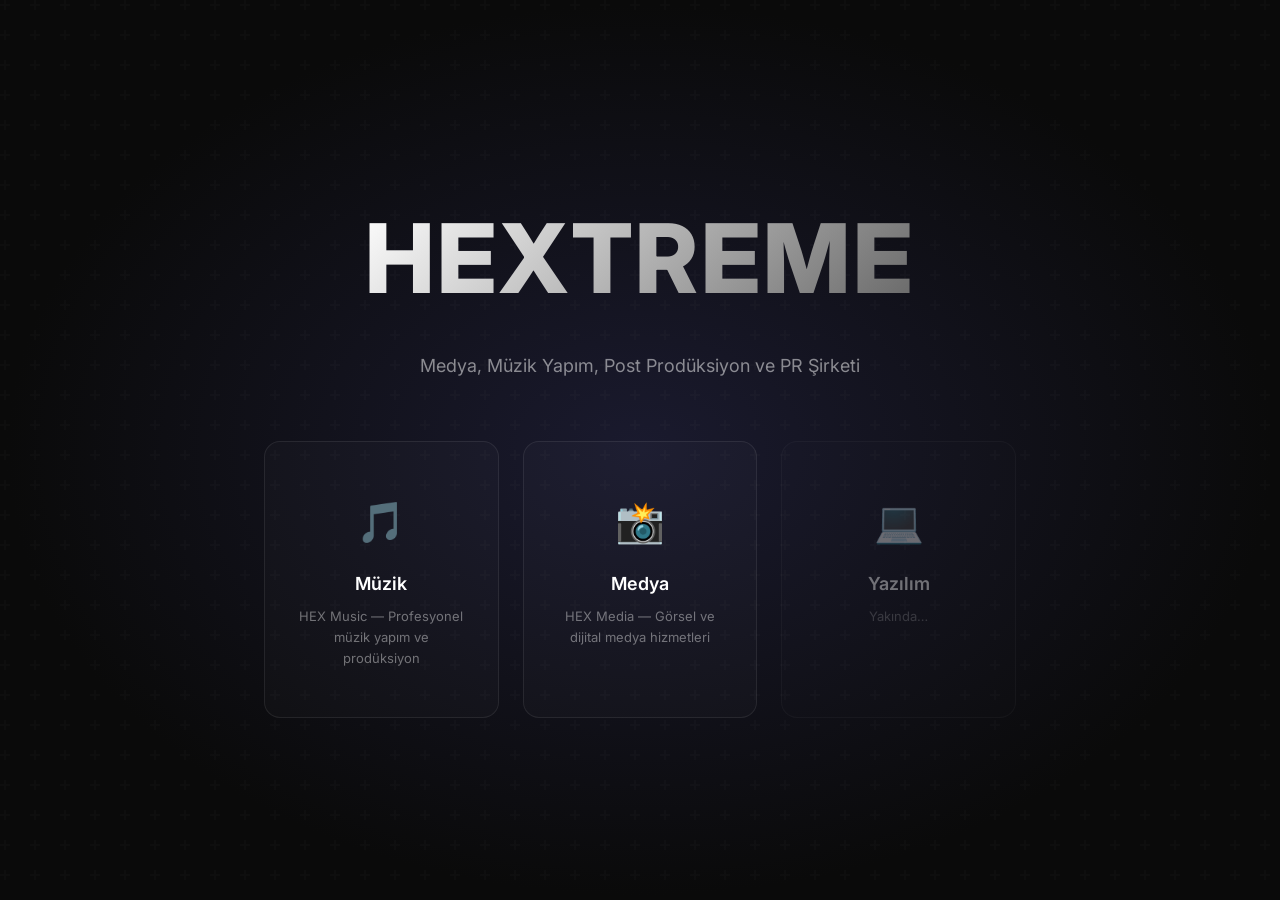
==== index.html @ cc7ff697 "Initial commit - HEX site" ====
<!DOCTYPE html>
<html lang="tr">
  <head>
    <meta charset="UTF-8" />
    <meta name="viewport" content="width=device-width, initial-scale=1.0" />
    <title>HEXTREME</title>
    <link rel="preconnect" href="https://fonts.googleapis.com" />
    <link rel="preconnect" href="https://fonts.gstatic.com" crossorigin />
    <link
      href="https://fonts.googleapis.com/css2?family=Inter:wght@400;500;600;700;800&display=swap"
      rel="stylesheet"
    />
    <link rel="stylesheet" href="styles.css" />
  </head>
  <body>
    <div class="landing">
      <div class="landing-bg"></div>

      <div class="landing-content">
        <h1><span>HEXTREME</span></h1>
        <p>Medya, Müzik Yapım, Post Prodüksiyon ve PR Şirketi</p>

        <div class="landing-options">
          <a href="music.html" class="landing-option">
            <span class="icon">🎵</span>
            <h3>Müzik</h3>
            <p>HEX Music &mdash; Profesyonel müzik yapım ve prodüksiyon</p>
          </a>

          <a href="media.html" class="landing-option">
            <span class="icon">📸</span>
            <h3>Medya</h3>
            <p>HEX Media &mdash; Görsel ve dijital medya hizmetleri</p>
          </a>

          <div class="landing-option" style="opacity: 0.4; cursor: default;">
            <span class="icon">💻</span>
            <h3>Yazılım</h3>
            <p>Yakında&hellip;</p>
          </div>
        </div>
      </div>
    </div>
  </body>
</html>
---- styles.css ----
/* ===== RESET & BASE ===== */
*,
*::before,
*::after {
  margin: 0;
  padding: 0;
  box-sizing: border-box;
}

html {
  scroll-behavior: smooth;
}

body {
  font-family: "Inter", -apple-system, BlinkMacSystemFont, "Segoe UI", Roboto,
    Arial, sans-serif;
  background-color: #0a0a0a;
  color: #ffffff;
  line-height: 1.6;
  -webkit-font-smoothing: antialiased;
}

a {
  text-decoration: none;
  color: inherit;
}

ul {
  list-style: none;
}

img {
  max-width: 100%;
  height: auto;
  display: block;
}

.container {
  max-width: 1200px;
  margin: 0 auto;
  padding: 0 24px;
}

/* ===== NAVBAR ===== */
.navbar {
  position: fixed;
  top: 0;
  left: 0;
  width: 100%;
  z-index: 1000;
  background: rgba(10, 10, 10, 0.95);
  backdrop-filter: blur(12px);
  border-bottom: 1px solid rgba(255, 255, 255, 0.06);
}

.navbar .container {
  display: flex;
  align-items: center;
  justify-content: space-between;
  height: 72px;
}

.navbar .logo {
  font-size: 1.5rem;
  font-weight: 700;
  letter-spacing: 0.05em;
  color: #ffffff;
}

.navbar .logo span {
  color: #888;
}

.nav-links {
  display: flex;
  align-items: center;
  gap: 32px;
}

.nav-links a {
  font-size: 0.875rem;
  font-weight: 500;
  text-transform: uppercase;
  letter-spacing: 0.08em;
  color: rgba(255, 255, 255, 0.6);
  transition: color 0.2s;
}

.nav-links a:hover,
.nav-links a.active {
  color: #ffffff;
}

.nav-toggle {
  display: none;
  background: none;
  border: none;
  cursor: pointer;
  padding: 8px;
}

.nav-toggle span {
  display: block;
  width: 24px;
  height: 2px;
  background: #ffffff;
  margin: 5px 0;
  transition: 0.3s;
}

/* ===== HERO ===== */
.hero {
  min-height: 100vh;
  display: flex;
  align-items: center;
  justify-content: center;
  text-align: center;
  position: relative;
  overflow: hidden;
  padding-top: 72px;
}

.hero-bg {
  position: absolute;
  inset: 0;
  background: radial-gradient(ellipse at center, #1a1a2e 0%, #0a0a0a 70%);
  z-index: -1;
}

.hero-bg::after {
  content: "";
  position: absolute;
  inset: 0;
  background: url("data:image/svg+xml,%3Csvg width='60' height='60' viewBox='0 0 60 60' xmlns='http://www.w3.org/2000/svg'%3E%3Cg fill='none' fill-rule='evenodd'%3E%3Cg fill='%23ffffff' fill-opacity='0.03'%3E%3Cpath d='M36 34v-4h-2v4h-4v2h4v4h2v-4h4v-2h-4zm0-30V0h-2v4h-4v2h4v4h2V6h4V4h-4zM6 34v-4H4v4H0v2h4v4h2v-4h4v-2H6zM6 4V0H4v4H0v2h4v4h2V6h4V4H6z'/%3E%3C/g%3E%3C/g%3E%3C/svg%3E");
  opacity: 0.5;
}

.hero-content h1 {
  font-size: clamp(2.5rem, 6vw, 5rem);
  font-weight: 800;
  letter-spacing: 0.02em;
  line-height: 1.1;
  margin-bottom: 24px;
}

.hero-content h1 span {
  background: linear-gradient(135deg, #ffffff, #888);
  -webkit-background-clip: text;
  -webkit-text-fill-color: transparent;
  background-clip: text;
}

.hero-content p {
  font-size: 1.125rem;
  color: rgba(255, 255, 255, 0.6);
  max-width: 600px;
  margin: 0 auto 40px;
}

/* ===== BUTTONS ===== */
.btn {
  display: inline-flex;
  align-items: center;
  gap: 8px;
  padding: 14px 32px;
  border-radius: 8px;
  font-size: 0.875rem;
  font-weight: 600;
  letter-spacing: 0.05em;
  text-transform: uppercase;
  transition: all 0.3s;
  cursor: pointer;
  border: none;
}

.btn-primary {
  background: #ffffff;
  color: #0a0a0a;
}

.btn-primary:hover {
  background: rgba(255, 255, 255, 0.85);
  transform: translateY(-2px);
}

.btn-outline {
  background: transparent;
  color: #ffffff;
  border: 1px solid rgba(255, 255, 255, 0.2);
}

.btn-outline:hover {
  border-color: #ffffff;
  background: rgba(255, 255, 255, 0.05);
  transform: translateY(-2px);
}

/* ===== SECTIONS ===== */
.section {
  padding: 100px 0;
}

.section-label {
  font-size: 0.75rem;
  font-weight: 600;
  text-transform: uppercase;
  letter-spacing: 0.15em;
  color: rgba(255, 255, 255, 0.4);
  margin-bottom: 12px;
}

.section-title {
  font-size: clamp(1.75rem, 4vw, 2.75rem);
  font-weight: 700;
  letter-spacing: 0.02em;
  margin-bottom: 16px;
}

.section-subtitle {
  font-size: 1rem;
  color: rgba(255, 255, 255, 0.5);
  max-width: 600px;
  margin-bottom: 60px;
}

.text-center {
  text-align: center;
}

.text-center .section-subtitle {
  margin-left: auto;
  margin-right: auto;
}

/* ===== ARTISTS GRID ===== */
.artists-grid {
  display: grid;
  grid-template-columns: repeat(auto-fill, minmax(200px, 1fr));
  gap: 32px;
}

.artist-card {
  text-align: center;
  transition: transform 0.3s;
}

.artist-card:hover {
  transform: translateY(-8px);
}

.artist-card .artist-image {
  width: 160px;
  height: 160px;
  border-radius: 50%;
  object-fit: cover;
  margin: 0 auto 16px;
  border: 2px solid rgba(255, 255, 255, 0.08);
  transition: border-color 0.3s;
}

.artist-card:hover .artist-image {
  border-color: rgba(255, 255, 255, 0.3);
}

.artist-card h3 {
  font-size: 1rem;
  font-weight: 600;
  margin-bottom: 4px;
}

.artist-card p {
  font-size: 0.8125rem;
  color: rgba(255, 255, 255, 0.4);
}

/* ===== RELEASES ===== */
.releases-grid {
  display: grid;
  grid-template-columns: repeat(auto-fill, minmax(300px, 1fr));
  gap: 24px;
}

.release-card {
  background: rgba(255, 255, 255, 0.03);
  border: 1px solid rgba(255, 255, 255, 0.06);
  border-radius: 12px;
  overflow: hidden;
  transition: all 0.3s;
}

.release-card:hover {
  border-color: rgba(255, 255, 255, 0.15);
  background: rgba(255, 255, 255, 0.05);
}

.release-card .release-image {
  width: 100%;
  aspect-ratio: 1;
  object-fit: cover;
}

.release-card .release-info {
  padding: 20px;
}

.release-card .release-info h3 {
  font-size: 1rem;
  font-weight: 600;
  margin-bottom: 4px;
}

.release-card .release-info p {
  font-size: 0.8125rem;
  color: rgba(255, 255, 255, 0.4);
  margin-bottom: 12px;
}

.release-card .release-info .release-date {
  font-size: 0.75rem;
  color: rgba(255, 255, 255, 0.3);
}

/* ===== VIDEO SECTION ===== */
.video-grid {
  display: grid;
  grid-template-columns: repeat(auto-fill, minmax(340px, 1fr));
  gap: 24px;
}

.video-card {
  background: rgba(255, 255, 255, 0.03);
  border: 1px solid rgba(255, 255, 255, 0.06);
  border-radius: 12px;
  overflow: hidden;
  transition: all 0.3s;
}

.video-card:hover {
  border-color: rgba(255, 255, 255, 0.15);
}

.video-card .video-thumbnail {
  position: relative;
  width: 100%;
  aspect-ratio: 16 / 9;
  overflow: hidden;
  cursor: pointer;
}

.video-card .video-thumbnail img {
  width: 100%;
  height: 100%;
  object-fit: cover;
  transition: transform 0.3s;
}

.video-card:hover .video-thumbnail img {
  transform: scale(1.05);
}

.video-card .video-thumbnail .play-btn {
  position: absolute;
  top: 50%;
  left: 50%;
  transform: translate(-50%, -50%);
  width: 60px;
  height: 60px;
  border-radius: 50%;
  background: rgba(0, 0, 0, 0.7);
  border: 2px solid rgba(255, 255, 255, 0.3);
  display: flex;
  align-items: center;
  justify-content: center;
  transition: all 0.3s;
}

.video-card:hover .video-thumbnail .play-btn {
  background: rgba(255, 255, 255, 0.2);
  border-color: #ffffff;
}

.video-card .video-thumbnail .play-btn svg {
  width: 24px;
  height: 24px;
  fill: #ffffff;
  margin-left: 2px;
}

.video-card .video-info {
  padding: 16px 20px;
}

.video-card .video-info h3 {
  font-size: 0.9375rem;
  font-weight: 600;
}

.video-card .video-info p {
  font-size: 0.8125rem;
  color: rgba(255, 255, 255, 0.4);
  margin-top: 4px;
}

/* ===== FORM ===== */
.form-container {
  max-width: 560px;
  margin: 0 auto;
}

.form-group {
  margin-bottom: 20px;
}

.form-group label {
  display: block;
  font-size: 0.8125rem;
  font-weight: 500;
  color: rgba(255, 255, 255, 0.6);
  margin-bottom: 8px;
}

.form-group input,
.form-group select,
.form-group textarea {
  width: 100%;
  padding: 14px 16px;
  background: rgba(255, 255, 255, 0.04);
  border: 1px solid rgba(255, 255, 255, 0.1);
  border-radius: 8px;
  color: #ffffff;
  font-size: 0.9375rem;
  font-family: inherit;
  transition: border-color 0.2s;
  outline: none;
}

.form-group input:focus,
.form-group select:focus,
.form-group textarea:focus {
  border-color: rgba(255, 255, 255, 0.3);
}

.form-group input::placeholder {
  color: rgba(255, 255, 255, 0.2);
}

.form-group textarea {
  resize: vertical;
  min-height: 100px;
}

.form-row {
  display: grid;
  grid-template-columns: 1fr 1fr;
  gap: 16px;
}

.btn-submit {
  width: 100%;
  padding: 16px;
  background: #ffffff;
  color: #0a0a0a;
  border: none;
  border-radius: 8px;
  font-size: 0.9375rem;
  font-weight: 600;
  text-transform: uppercase;
  letter-spacing: 0.08em;
  cursor: pointer;
  transition: all 0.3s;
  margin-top: 8px;
}

.btn-submit:hover {
  background: rgba(255, 255, 255, 0.85);
  transform: translateY(-2px);
}

/* ===== FOOTER ===== */
.footer {
  border-top: 1px solid rgba(255, 255, 255, 0.06);
  padding: 48px 0;
  margin-top: 40px;
}

.footer .container {
  display: flex;
  align-items: center;
  justify-content: space-between;
  flex-wrap: wrap;
  gap: 24px;
}

.footer p {
  font-size: 0.8125rem;
  color: rgba(255, 255, 255, 0.3);
}

.footer-links {
  display: flex;
  align-items: center;
  gap: 24px;
}

.footer-links a {
  font-size: 0.8125rem;
  color: rgba(255, 255, 255, 0.4);
  transition: color 0.2s;
}

.footer-links a:hover {
  color: #ffffff;
}

.social-links {
  display: flex;
  gap: 16px;
}

.social-links a {
  width: 36px;
  height: 36px;
  border-radius: 50%;
  border: 1px solid rgba(255, 255, 255, 0.1);
  display: flex;
  align-items: center;
  justify-content: center;
  transition: all 0.3s;
  color: rgba(255, 255, 255, 0.4);
}

.social-links a:hover {
  border-color: #ffffff;
  color: #ffffff;
}

.social-links svg {
  width: 16px;
  height: 16px;
  fill: currentColor;
}

/* ===== LANDING PAGE (INDEX) ===== */
.landing {
  min-height: 100vh;
  display: flex;
  align-items: center;
  justify-content: center;
  text-align: center;
  position: relative;
  overflow: hidden;
}

.landing-bg {
  position: absolute;
  inset: 0;
  background: radial-gradient(ellipse at center, #1a1a2e 0%, #0a0a0a 70%);
  z-index: -1;
}

.landing-bg::after {
  content: "";
  position: absolute;
  inset: 0;
  background: url("data:image/svg+xml,%3Csvg width='60' height='60' viewBox='0 0 60 60' xmlns='http://www.w3.org/2000/svg'%3E%3Cg fill='none' fill-rule='evenodd'%3E%3Cg fill='%23ffffff' fill-opacity='0.03'%3E%3Cpath d='M36 34v-4h-2v4h-4v2h4v4h2v-4h4v-2h-4zm0-30V0h-2v4h-4v2h4v4h2V6h4V4h-4zM6 34v-4H4v4H0v2h4v4h2v-4h4v-2H6zM6 4V0H4v4H0v2h4v4h2V6h4V4H6z'/%3E%3C/g%3E%3C/g%3E%3C/svg%3E");
  opacity: 0.5;
}

.landing-content {
  max-width: 800px;
  padding: 0 24px;
}

.landing-content h1 {
  font-size: clamp(3rem, 8vw, 6rem);
  font-weight: 800;
  letter-spacing: 0.03em;
  margin-bottom: 16px;
}

.landing-content h1 span {
  background: linear-gradient(135deg, #ffffff, #666);
  -webkit-background-clip: text;
  -webkit-text-fill-color: transparent;
  background-clip: text;
}

.landing-content p {
  font-size: 1.125rem;
  color: rgba(255, 255, 255, 0.5);
  margin-bottom: 60px;
}

.landing-options {
  display: flex;
  gap: 24px;
  justify-content: center;
  flex-wrap: wrap;
}

.landing-option {
  flex: 1;
  min-width: 200px;
  max-width: 280px;
  padding: 48px 32px;
  border: 1px solid rgba(255, 255, 255, 0.08);
  border-radius: 16px;
  background: rgba(255, 255, 255, 0.02);
  transition: all 0.3s;
  cursor: pointer;
  text-align: center;
}

.landing-option:hover {
  border-color: rgba(255, 255, 255, 0.25);
  background: rgba(255, 255, 255, 0.05);
  transform: translateY(-8px);
}

.landing-option .icon {
  font-size: 2.5rem;
  margin-bottom: 16px;
  display: block;
}

.landing-option h3 {
  font-size: 1.125rem;
  font-weight: 600;
  margin-bottom: 8px;
}

.landing-option p {
  font-size: 0.8125rem;
  color: rgba(255, 255, 255, 0.4);
  margin-bottom: 0;
}

/* ===== GALLERY (MEDIA PAGE) ===== */
.gallery-grid {
  display: grid;
  grid-template-columns: repeat(auto-fill, minmax(300px, 1fr));
  gap: 24px;
}

.gallery-item {
  position: relative;
  border-radius: 12px;
  overflow: hidden;
  aspect-ratio: 16 / 10;
  cursor: pointer;
}

.gallery-item img {
  width: 100%;
  height: 100%;
  object-fit: cover;
  transition: transform 0.5s;
}

.gallery-item:hover img {
  transform: scale(1.08);
}

.gallery-item .overlay {
  position: absolute;
  inset: 0;
  background: rgba(0, 0, 0, 0.6);
  display: flex;
  align-items: center;
  justify-content: center;
  opacity: 0;
  transition: opacity 0.3s;
}

.gallery-item:hover .overlay {
  opacity: 1;
}

.gallery-item .overlay span {
  font-size: 0.875rem;
  font-weight: 600;
  text-transform: uppercase;
  letter-spacing: 0.1em;
}

/* ===== ABOUT SECTION ===== */
.about-text {
  max-width: 700px;
  margin: 0 auto;
  text-align: center;
}

.about-text p {
  font-size: 1.0625rem;
  color: rgba(255, 255, 255, 0.65);
  line-height: 1.8;
}

/* ===== RESPONSIVE ===== */
@media (max-width: 768px) {
  .nav-links {
    display: none;
    position: absolute;
    top: 72px;
    left: 0;
    width: 100%;
    background: rgba(10, 10, 10, 0.98);
    flex-direction: column;
    padding: 24px;
    gap: 20px;
    border-bottom: 1px solid rgba(255, 255, 255, 0.06);
  }

  .nav-links.open {
    display: flex;
  }

  .nav-toggle {
    display: block;
  }

  .landing-options {
    flex-direction: column;
    align-items: center;
  }

  .landing-option {
    max-width: 100%;
    width: 100%;
  }

  .form-row {
    grid-template-columns: 1fr;
  }

  .artists-grid {
    grid-template-columns: repeat(2, 1fr);
    gap: 24px;
  }

  .releases-grid,
  .video-grid,
  .gallery-grid {
    grid-template-columns: 1fr;
  }

  .footer .container {
    flex-direction: column;
    text-align: center;
  }

  .section {
    padding: 60px 0;
  }
}

@media (max-width: 480px) {
  .artists-grid {
    grid-template-columns: 1fr;
  }

  .artist-card .artist-image {
    width: 120px;
    height: 120px;
  }
}
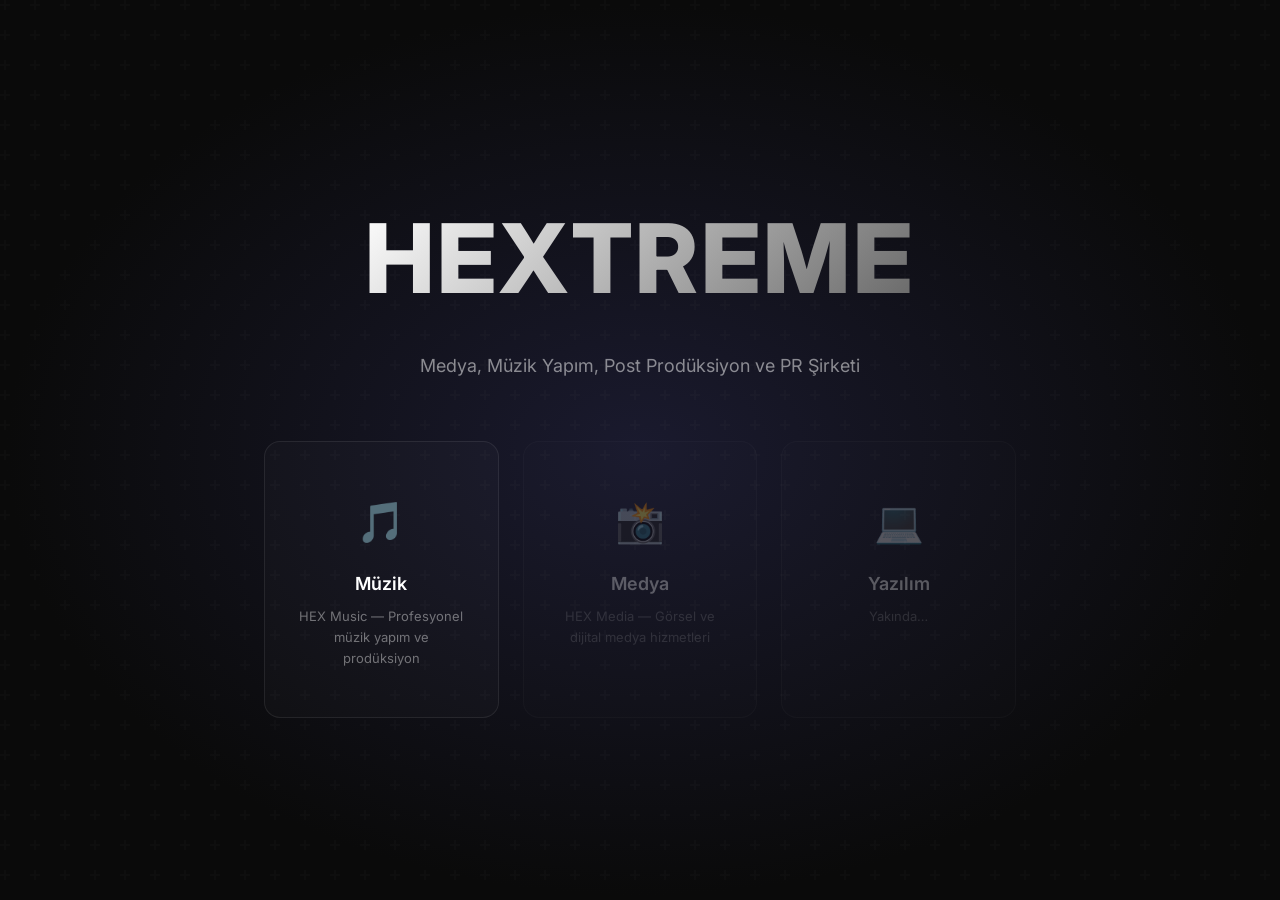
==== commit d6b134ce: "Müzik sayfası: duman efekti, florosan sarı aksanlar, full-width video, diğer sayfalar inaktif" ====
--- a/index.html
+++ b/index.html
@@ -27,13 +27,13 @@
             <p>HEX Music &mdash; Profesyonel müzik yapım ve prodüksiyon</p>
           </a>
 
-          <a href="media.html" class="landing-option">
+          <div class="landing-option inactive">
             <span class="icon">📸</span>
             <h3>Medya</h3>
             <p>HEX Media &mdash; Görsel ve dijital medya hizmetleri</p>
-          </a>
+          </div>
 
-          <div class="landing-option" style="opacity: 0.4; cursor: default;">
+          <div class="landing-option inactive">
             <span class="icon">💻</span>
             <h3>Yazılım</h3>
             <p>Yakında&hellip;</p>
--- a/styles.css
+++ b/styles.css
@@ -1,3 +1,10 @@
+/* ===== VARIABLES ===== */
+:root {
+  --neon: #ccff00;
+  --neon-glow: rgba(204, 255, 0, 0.15);
+  --neon-dim: rgba(204, 255, 0, 0.5);
+}
+
 /* ===== RESET & BASE ===== */
 *,
 *::before,
@@ -124,7 +131,7 @@
   position: absolute;
   inset: 0;
   background: radial-gradient(ellipse at center, #1a1a2e 0%, #0a0a0a 70%);
-  z-index: -1;
+  z-index: -2;
 }
 
 .hero-bg::after {
@@ -133,6 +140,33 @@
   inset: 0;
   background: url("data:image/svg+xml,%3Csvg width='60' height='60' viewBox='0 0 60 60' xmlns='http://www.w3.org/2000/svg'%3E%3Cg fill='none' fill-rule='evenodd'%3E%3Cg fill='%23ffffff' fill-opacity='0.03'%3E%3Cpath d='M36 34v-4h-2v4h-4v2h4v4h2v-4h4v-2h-4zm0-30V0h-2v4h-4v2h4v4h2V6h4V4h-4zM6 34v-4H4v4H0v2h4v4h2v-4h4v-2H6zM6 4V0H4v4H0v2h4v4h2V6h4V4H6z'/%3E%3C/g%3E%3C/g%3E%3C/svg%3E");
   opacity: 0.5;
+}
+
+/* ===== SMOKE EFFECT ===== */
+.smoke-overlay {
+  position: absolute;
+  inset: 0;
+  z-index: -1;
+  overflow: hidden;
+}
+
+.smoke-overlay svg {
+  position: absolute;
+  width: 100%;
+  height: 100%;
+  opacity: 0.15;
+}
+
+.smoke-overlay .smoke-video {
+  position: absolute;
+  width: 200%;
+  height: 200%;
+  top: -50%;
+  left: -50%;
+  object-fit: cover;
+  opacity: 0.12;
+  mix-blend-mode: screen;
+  pointer-events: none;
 }
 
 .hero-content h1 {
@@ -195,6 +229,66 @@
   transform: translateY(-2px);
 }
 
+/* ===== NEON ACCENTS ===== */
+.neon-text {
+  color: var(--neon);
+}
+
+.neon-border {
+  border-color: var(--neon) !important;
+}
+
+.neon-glow-text {
+  color: var(--neon);
+  text-shadow: 0 0 20px var(--neon-glow), 0 0 60px var(--neon-glow);
+}
+
+.section-title.neon-title {
+  color: var(--neon);
+  text-shadow: 0 0 15px var(--neon-glow);
+}
+
+.neon-underline {
+  display: inline-block;
+  position: relative;
+}
+
+.neon-underline::after {
+  content: "";
+  position: absolute;
+  bottom: -4px;
+  left: 50%;
+  transform: translateX(-50%);
+  width: 60px;
+  height: 2px;
+  background: var(--neon);
+  box-shadow: 0 0 10px var(--neon-glow);
+}
+
+.btn-neon {
+  background: var(--neon);
+  color: #0a0a0a;
+  border: none;
+}
+
+.btn-neon:hover {
+  background: var(--neon);
+  box-shadow: 0 0 30px var(--neon-glow);
+  transform: translateY(-2px);
+}
+
+.btn-neon-outline {
+  background: transparent;
+  color: var(--neon);
+  border: 1px solid var(--neon);
+}
+
+.btn-neon-outline:hover {
+  background: var(--neon-glow);
+  box-shadow: 0 0 30px var(--neon-glow);
+  transform: translateY(-2px);
+}
+
 /* ===== SECTIONS ===== */
 .section {
   padding: 100px 0;
@@ -321,6 +415,95 @@
 }
 
 /* ===== VIDEO SECTION ===== */
+.video-section {
+  padding: 0;
+  width: 100%;
+  overflow: hidden;
+}
+
+.video-section .container {
+  max-width: 100%;
+  padding: 0;
+}
+
+.video-full {
+  position: relative;
+  width: 100%;
+  aspect-ratio: 16 / 9;
+  max-height: 80vh;
+  overflow: hidden;
+  cursor: pointer;
+}
+
+.video-full iframe {
+  position: absolute;
+  top: 0;
+  left: 0;
+  width: 100%;
+  height: 100%;
+  border: none;
+}
+
+.video-full .video-overlay {
+  position: absolute;
+  inset: 0;
+  display: flex;
+  flex-direction: column;
+  align-items: center;
+  justify-content: center;
+  background: rgba(0, 0, 0, 0.3);
+  transition: opacity 0.3s;
+  z-index: 2;
+}
+
+.video-full .video-overlay.hidden {
+  opacity: 0;
+  pointer-events: none;
+}
+
+.video-full .video-overlay img {
+  position: absolute;
+  inset: 0;
+  width: 100%;
+  height: 100%;
+  object-fit: cover;
+  z-index: -1;
+}
+
+.video-full .video-overlay .play-btn-large {
+  width: 80px;
+  height: 80px;
+  border-radius: 50%;
+  background: rgba(0, 0, 0, 0.7);
+  border: 2px solid var(--neon);
+  display: flex;
+  align-items: center;
+  justify-content: center;
+  transition: all 0.3s;
+  margin-bottom: 24px;
+}
+
+.video-full .video-overlay .play-btn-large svg {
+  width: 32px;
+  height: 32px;
+  fill: var(--neon);
+  margin-left: 3px;
+}
+
+.video-full .video-overlay:hover .play-btn-large {
+  background: var(--neon-glow);
+  transform: scale(1.1);
+  box-shadow: 0 0 40px var(--neon-glow);
+}
+
+.video-full .video-overlay h3 {
+  font-size: 1.25rem;
+  font-weight: 600;
+  color: #ffffff;
+  text-shadow: 0 2px 20px rgba(0, 0, 0, 0.8);
+}
+
+/* ===== OLD VIDEO GRID (kept for reference) ===== */
 .video-grid {
   display: grid;
   grid-template-columns: repeat(auto-fill, minmax(340px, 1fr));
@@ -612,9 +795,20 @@
 }
 
 .landing-option:hover {
-  border-color: rgba(255, 255, 255, 0.25);
-  background: rgba(255, 255, 255, 0.05);
+  border-color: var(--neon);
+  background: var(--neon-glow);
   transform: translateY(-8px);
+  box-shadow: 0 0 30px var(--neon-glow);
+}
+
+.landing-option:hover h3 {
+  color: var(--neon);
+}
+
+.landing-option.inactive {
+  opacity: 0.3;
+  cursor: not-allowed;
+  pointer-events: none;
 }
 
 .landing-option .icon {
